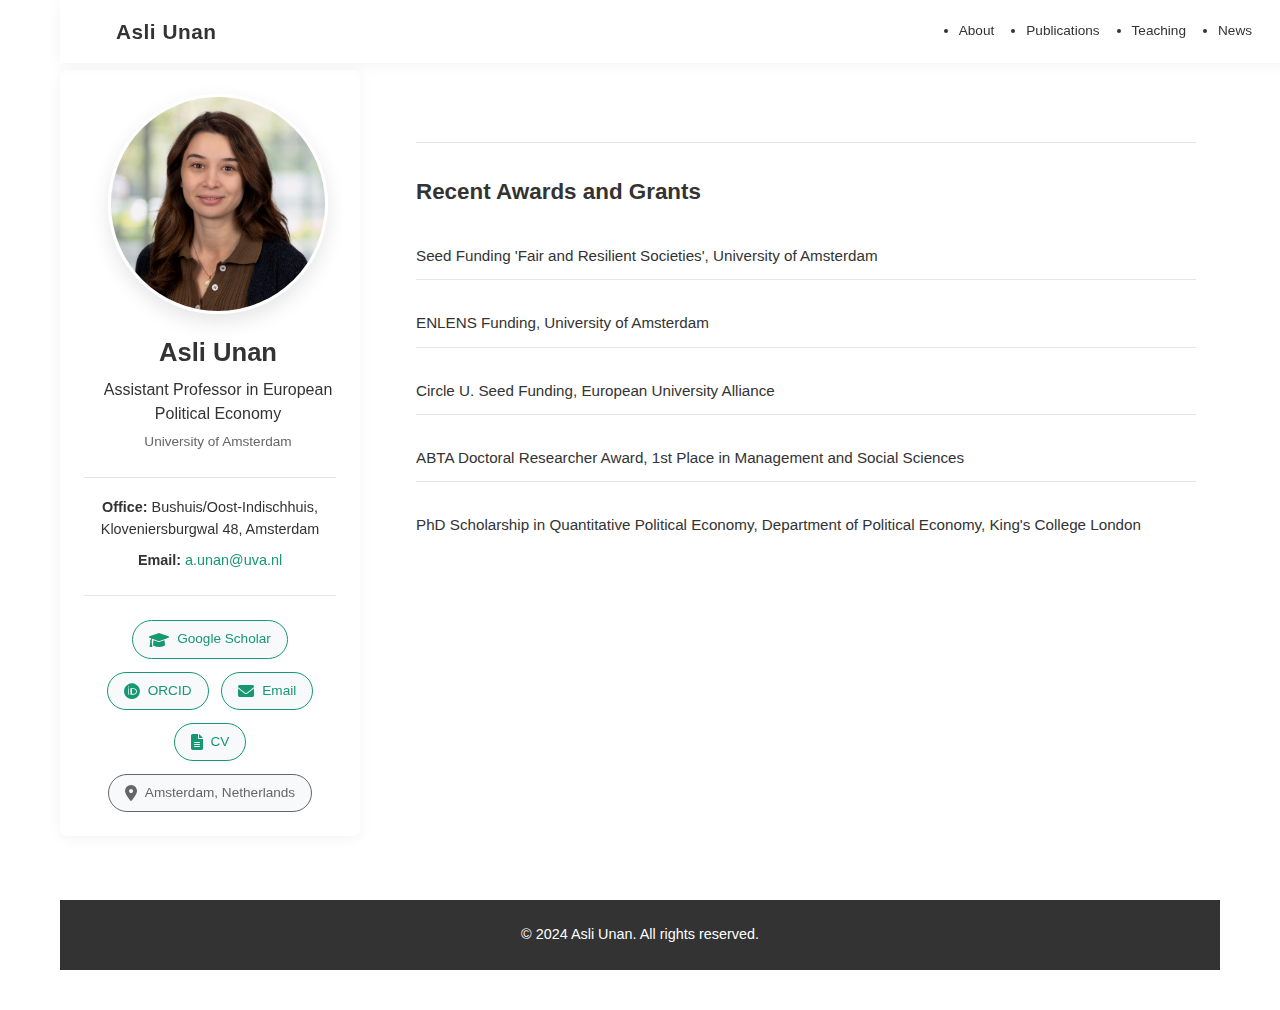
==== news.html @ 26db5379 "Remove Contact link from navigation menu" ====
<!DOCTYPE html>
<html lang="en">
<head>
    <meta charset="UTF-8">
    <meta name="viewport" content="width=device-width, initial-scale=1.0">
    <title>News - Asli Unan</title>
    <link rel="stylesheet" href="styles.css">
    <link rel="stylesheet" href="https://cdnjs.cloudflare.com/ajax/libs/font-awesome/6.0.0/css/all.min.css">
</head>
<body>
    <header>
        <nav>
            <div class="logo">Asli Unan</div>
            <ul class="nav-links">
                <li><a href="index.html#about">About</a></li>
                <li><a href="index.html#publications">Publications</a></li>
                <li><a href="teaching.html">Teaching</a></li>
                <li><a href="news.html">News</a></li>
            </ul>
        </nav>
    </header>

    <main>
        <div class="two-column-layout">
            <!-- Left Column -->
            <div class="left-column">
                <section id="about" class="profile-section">
                    <div class="profile-container">
                        <img src="https://asliunan.github.io/assets/images/Asli_Unan_profile.jpg" alt="Asli Unan" class="profile-image">
                        <div class="profile-text">
                            <h1>Asli Unan</h1>
                            <h2>Assistant Professor in European Political Economy</h2>
                            <p class="institution">University of Amsterdam</p>
                        </div>
                    </div>
                    <div class="contact-info">
                        <p><strong>Office:</strong> Bushuis/Oost-Indischhuis, Kloveniersburgwal 48, Amsterdam</p>
                        <p><strong>Email:</strong> <a href="mailto:a.unan@uva.nl">a.unan@uva.nl</a></p>
                    </div>
                    <div class="social-buttons">
                        <a href="https://scholar.google.com/citations?user=ZqIFueYAAAAJ&hl=tr" class="social-button" target="_blank">
                            <i class="fas fa-graduation-cap"></i> Google Scholar
                        </a>
                        <a href="https://orcid.org/0000-0002-6542-5443" class="social-button" target="_blank">
                            <i class="fab fa-orcid"></i> ORCID
                        </a>
                        <a href="mailto:a.unan@uva.nl" class="social-button">
                            <i class="fas fa-envelope"></i> Email
                        </a>
                        <a href="https://www.dropbox.com/scl/fi/r6gkpiiflq23fo0okjk2l/Asli_CV_2025.pdf?rlkey=5v7aaagkw77pxnnmwudhy4dg0&dl=0" class="social-button" target="_blank">
                            <i class="fas fa-file-alt"></i> CV
                        </a>
                        <a class="social-button location">
                            <i class="fas fa-map-marker-alt"></i> Amsterdam, Netherlands
                        </a>
                    </div>
                </section>
            </div>

            <!-- Right Column -->
            <div class="right-column">
                <section id="news" class="news">
                    <h2>Recent Awards and Grants</h2>
                    <div class="awards-list">
                        <div class="award-item">
                            <p>Seed Funding 'Fair and Resilient Societies', University of Amsterdam</p>
                        </div>
                        <div class="award-item">
                            <p>ENLENS Funding, University of Amsterdam</p>
                        </div>
                        <div class="award-item">
                            <p>Circle U. Seed Funding, European University Alliance</p>
                        </div>
                        <div class="award-item">
                            <p>ABTA Doctoral Researcher Award, 1st Place in Management and Social Sciences</p>
                        </div>
                        <div class="award-item">
                            <p>PhD Scholarship in Quantitative Political Economy, Department of Political Economy, King's College London</p>
                        </div>
                    </div>
                </section>
            </div>
        </div>
    </main>

    <footer>
        <p>&copy; 2024 Asli Unan. All rights reserved.</p>
    </footer>

    <script src="script.js"></script>
</body>
</html>
---- styles.css ----
/* Reset and base styles */
* {
    margin: 0;
    padding: 0;
    box-sizing: border-box;
}

body {
    font-family: Arial, sans-serif;
    margin: 40px auto;
    max-width: 1200px;
    line-height: 1.5;
    padding: 0 20px;
    color: #333;
    font-size: 0.85rem;
}

h1 {
    color: #333;
}

/* Navigation */
header {
    background-color: rgba(255, 255, 255, 0.95);
    backdrop-filter: blur(5px);
    box-shadow: 0 2px 15px rgba(0,0,0,0.05);
    position: fixed;
    width: 100%;
    top: 0;
    z-index: 1000;
}

nav {
    max-width: 1200px;
    margin: 0 auto;
    padding: 1rem;
    display: flex;
    justify-content: space-between;
    align-items: center;
}

.logo {
    font-size: 1.3rem;
    font-weight: 600;
    color: #333;
    letter-spacing: 0.5px;
}

.nav-links {
    display: flex;
    gap: 2rem;
    margin-left: auto;
    padding-right: 2rem;
}

.nav-links a {
    color: #333;
    text-decoration: none;
    font-weight: 500;
    transition: color 0.3s ease;
}

.nav-links a:hover {
    color: #169873;
}

/* Main content */
main {
    margin-top: 70px;
}

/* Two-column layout */
.two-column-layout {
    display: grid;
    grid-template-columns: 300px 1fr;
    gap: 2rem;
    margin-top: 1.5rem;
}

/* Left column */
.left-column {
    position: sticky;
    top: 90px;
    height: fit-content;
}

.profile-section {
    background-color: #fff;
    padding: 1.5rem;
    border-radius: 8px;
    box-shadow: 0 2px 15px rgba(0,0,0,0.05);
}

.profile-container {
    display: flex;
    flex-direction: column;
    align-items: center;
    justify-content: center;
    margin-bottom: 1.5rem;
    text-align: center;
    padding-left: 1rem;
}

.profile-image {
    width: 220px;
    height: 220px;
    border-radius: 50%;
    object-fit: cover;
    border: 3px solid #fff;
    box-shadow: 0 8px 20px rgba(0,0,0,0.1);
    margin-bottom: 1.2rem;
    display: block;
    margin-left: auto;
    margin-right: auto;
    object-position: 10% center;
}

.profile-text h1 {
    font-size: 1.6rem;
    margin-bottom: 0.4rem;
    color: #333;
}

.profile-text h2 {
    font-size: 1rem;
    color: #333;
    margin-bottom: 0.4rem;
    font-weight: 500;
}

.profile-text .institution {
    font-size: 0.85rem;
    color: #666;
}

.bio-section {
    background-color: #fff;
    padding: 1.5rem;
    border-radius: 8px;
    box-shadow: 0 2px 15px rgba(0,0,0,0.05);
    margin-bottom: 1.5rem;
}

.bio-content {
    margin-bottom: 1.5rem;
}

.bio-content p {
    margin-bottom: 0.8rem;
    font-size: 0.9rem;
    line-height: 1.5;
}

.bio-content a {
    color: #169873;
    text-decoration: none;
}

.bio-content a:hover {
    text-decoration: underline;
}

.contact-info {
    margin-bottom: 1.5rem;
    padding-top: 1.2rem;
    border-top: 1px solid rgba(0,0,0,0.1);
    text-align: center;
}

.contact-info p {
    margin-bottom: 0.6rem;
    font-size: 0.9rem;
}

.contact-info a {
    color: #169873;
    text-decoration: none;
}

.contact-info a:hover {
    text-decoration: underline;
}

.cv-link {
    display: inline-block;
    padding: 0.7rem 1.8rem;
    background-color: #f8f9fa;
    color: #169873;
    text-decoration: none;
    border-radius: 25px;
    transition: all 0.3s ease;
    font-size: 0.95rem;
    font-weight: 500;
    border: 1px solid #169873;
    margin-top: 1rem;
}

.cv-link:hover {
    background-color: #169873;
    color: white;
    transform: translateY(-2px);
}

.external-links {
    margin-top: 1.5rem;
    padding-top: 1.5rem;
    border-top: 1px solid rgba(0,0,0,0.1);
    text-align: center;
}

.scholar-link {
    display: inline-block;
    padding: 0.7rem 1.8rem;
    background-color: #f8f9fa;
    color: #169873;
    text-decoration: none;
    border-radius: 25px;
    transition: all 0.3s ease;
    font-size: 0.95rem;
    font-weight: 500;
    border: 1px solid #169873;
}

.scholar-link:hover {
    background-color: #169873;
    color: white;
    transform: translateY(-2px);
}

/* Right column */
.right-column {
    padding: 1.5rem;
}

.publications {
    padding: 0;
    background-color: transparent;
    box-shadow: none;
}

.publications h2 {
    font-size: 1.4rem;
    color: #333;
    margin-bottom: 1.5rem;
    font-weight: 700;
}

.publications-list {
    display: flex;
    flex-direction: column;
    gap: 1rem;
}

.publication-item {
    display: flex;
    gap: 1rem;
    padding: 0.5rem 0;
    border-bottom: 1px solid rgba(0,0,0,0.1);
}

.publication-item:last-child {
    border-bottom: none;
}

.publication-item .number {
    font-weight: 600;
    color: #169873;
    min-width: 2rem;
}

.publication-item p {
    margin: 0;
    line-height: 1.5;
}

.publication-item a {
    color: #169873;
    text-decoration: none;
}

.publication-item a:hover {
    text-decoration: underline;
}

.publication-item em {
    color: #666;
    font-style: italic;
}

.working-papers {
    margin-top: 3rem;
    padding-top: 2rem;
    border-top: 1px solid rgba(0,0,0,0.1);
}

.working-papers h3 {
    font-size: 1.4rem;
    color: #333;
    margin-bottom: 1.5rem;
    font-weight: 700;
    margin-top: 0;
}

.working-papers p {
    margin-bottom: 1rem;
    line-height: 1.5;
}

.working-papers a {
    color: #169873;
    text-decoration: none;
}

.working-papers a:hover {
    text-decoration: underline;
}

.working-papers .purple-link {
    color: #800080;
}

.working-papers .purple-link:hover {
    color: #800080;
    text-decoration: underline;
}

.working-papers em {
    color: #666;
    font-style: italic;
}

/* Footer */
footer {
    background-color: #333;
    color: #fff;
    text-align: center;
    padding: 1.5rem;
    margin-top: 4rem;
    font-size: 0.9rem;
}

/* Responsive design */
@media (max-width: 1024px) {
    .two-column-layout {
        grid-template-columns: 1fr;
        gap: 2rem;
    }

    .left-column {
        position: static;
    }

    .profile-container {
        display: flex;
        align-items: center;
        gap: 2rem;
        text-align: left;
    }

    .profile-image {
        width: 200px;
        height: 200px;
    }
}

@media (max-width: 768px) {
    .nav-links {
        display: none;
    }
    
    .profile-container {
        flex-direction: column;
        text-align: center;
        gap: 1.5rem;
    }

    .profile-image {
        width: 180px;
        height: 180px;
    }

    .publication-item {
        flex-direction: column;
        padding: 1rem;
    }

    .publication-item .number {
        margin-bottom: 0.5rem;
    }
}

.purple-link {
    color: #800080;
    text-decoration: none;
}

.purple-link:hover {
    text-decoration: underline;
}

.news {
    margin-top: 3rem;
    padding-top: 2rem;
    border-top: 1px solid rgba(0,0,0,0.1);
}

.news h2 {
    font-size: 1.4rem;
    color: #333;
    margin-bottom: 1.5rem;
    font-weight: 700;
}

.awards-list {
    display: flex;
    flex-direction: column;
    gap: 1.2rem;
}

.award-item {
    padding: 0.8rem 0;
    border-bottom: 1px solid rgba(0,0,0,0.1);
    line-height: 1.4;
}

.award-item:last-child {
    border-bottom: none;
}

.award-item p {
    margin: 0;
    font-size: 0.95rem;
    display: block;
}

/* Teaching section */
.teaching {
    margin-top: 3rem;
    padding-top: 2rem;
    border-top: 1px solid rgba(0,0,0,0.1);
}

.teaching h2 {
    font-size: 1.4rem;
    color: #333;
    margin-bottom: 1.5rem;
    font-weight: 700;
}

.teaching h3 {
    font-size: 1.2rem;
    color: #333;
    margin: 2rem 0 1rem;
    font-weight: 600;
}

.teaching-list {
    display: flex;
    flex-direction: column;
    gap: 1rem;
}

.teaching-item {
    padding: 0.5rem 0;
    border-bottom: 1px solid rgba(0,0,0,0.1);
}

.teaching-item:last-child {
    border-bottom: none;
}

.teaching-item p {
    margin: 0;
    line-height: 1.5;
    font-size: 0.95rem;
}

.social-buttons {
    display: flex;
    flex-wrap: wrap;
    gap: 0.8rem;
    justify-content: center;
    margin-top: 1.5rem;
    padding-top: 1.5rem;
    border-top: 1px solid rgba(0,0,0,0.1);
}

.social-button {
    display: inline-flex;
    align-items: center;
    gap: 0.5rem;
    padding: 0.5rem 1rem;
    background-color: #f8f9fa;
    color: #169873;
    text-decoration: none;
    border-radius: 20px;
    transition: all 0.3s ease;
    font-size: 0.85rem;
    font-weight: 500;
    border: 1px solid #169873;
}

.social-button:hover {
    background-color: #169873;
    color: white;
    transform: translateY(-2px);
}

.social-button i {
    font-size: 1rem;
}

.social-button.location {
    color: #666;
    border-color: #666;
}

.social-button.location:hover {
    background-color: #666;
    color: white;
}
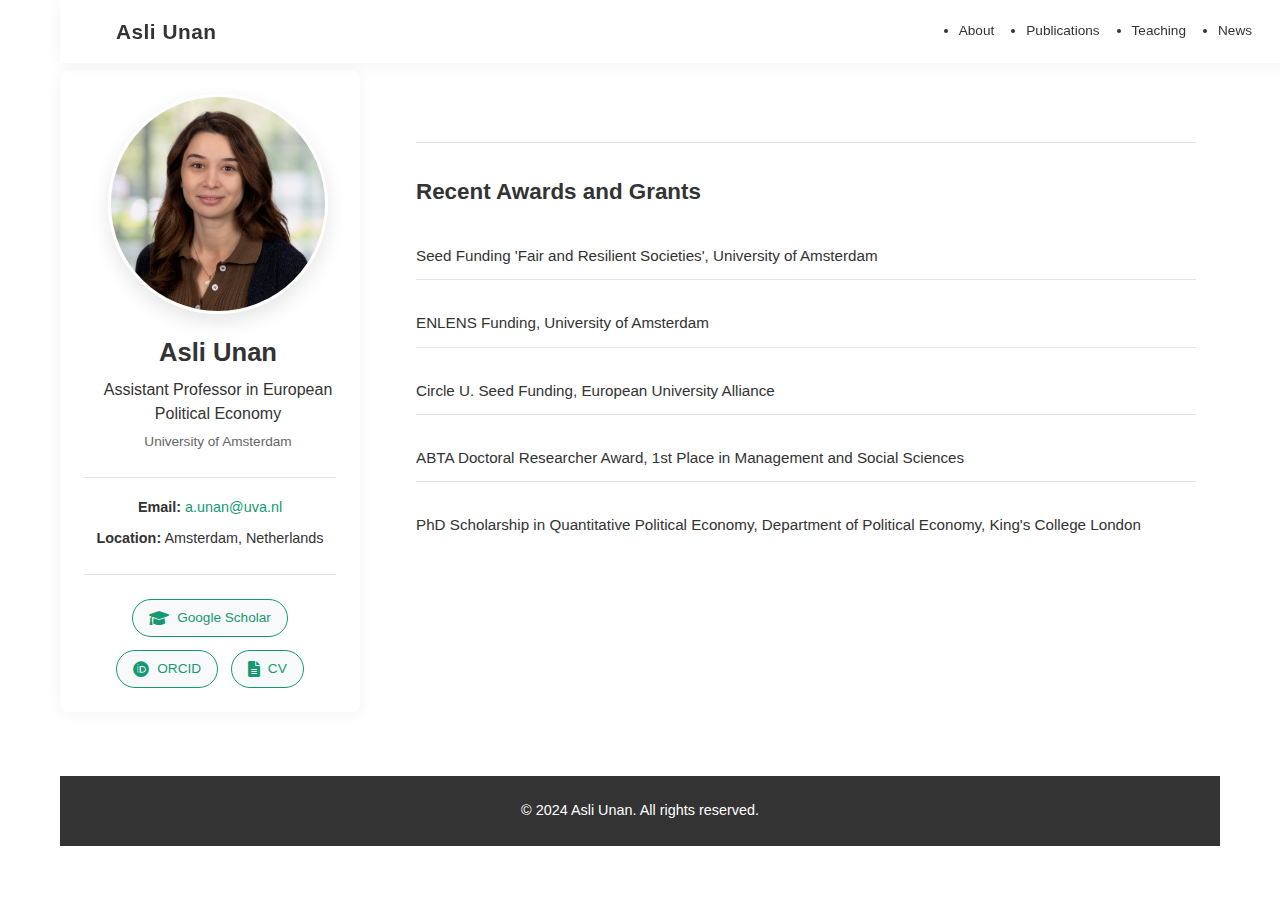
==== commit 64321081: "Update contact info and social buttons: remove office, add location to contact info, remove email an" ====
--- a/news.html
+++ b/news.html
@@ -34,8 +34,8 @@
                         </div>
                     </div>
                     <div class="contact-info">
-                        <p><strong>Office:</strong> Bushuis/Oost-Indischhuis, Kloveniersburgwal 48, Amsterdam</p>
                         <p><strong>Email:</strong> <a href="mailto:a.unan@uva.nl">a.unan@uva.nl</a></p>
+                        <p><strong>Location:</strong> Amsterdam, Netherlands</p>
                     </div>
                     <div class="social-buttons">
                         <a href="https://scholar.google.com/citations?user=ZqIFueYAAAAJ&hl=tr" class="social-button" target="_blank">
@@ -44,14 +44,8 @@
                         <a href="https://orcid.org/0000-0002-6542-5443" class="social-button" target="_blank">
                             <i class="fab fa-orcid"></i> ORCID
                         </a>
-                        <a href="mailto:a.unan@uva.nl" class="social-button">
-                            <i class="fas fa-envelope"></i> Email
-                        </a>
                         <a href="https://www.dropbox.com/scl/fi/r6gkpiiflq23fo0okjk2l/Asli_CV_2025.pdf?rlkey=5v7aaagkw77pxnnmwudhy4dg0&dl=0" class="social-button" target="_blank">
                             <i class="fas fa-file-alt"></i> CV
-                        </a>
-                        <a class="social-button location">
-                            <i class="fas fa-map-marker-alt"></i> Amsterdam, Netherlands
                         </a>
                     </div>
                 </section>
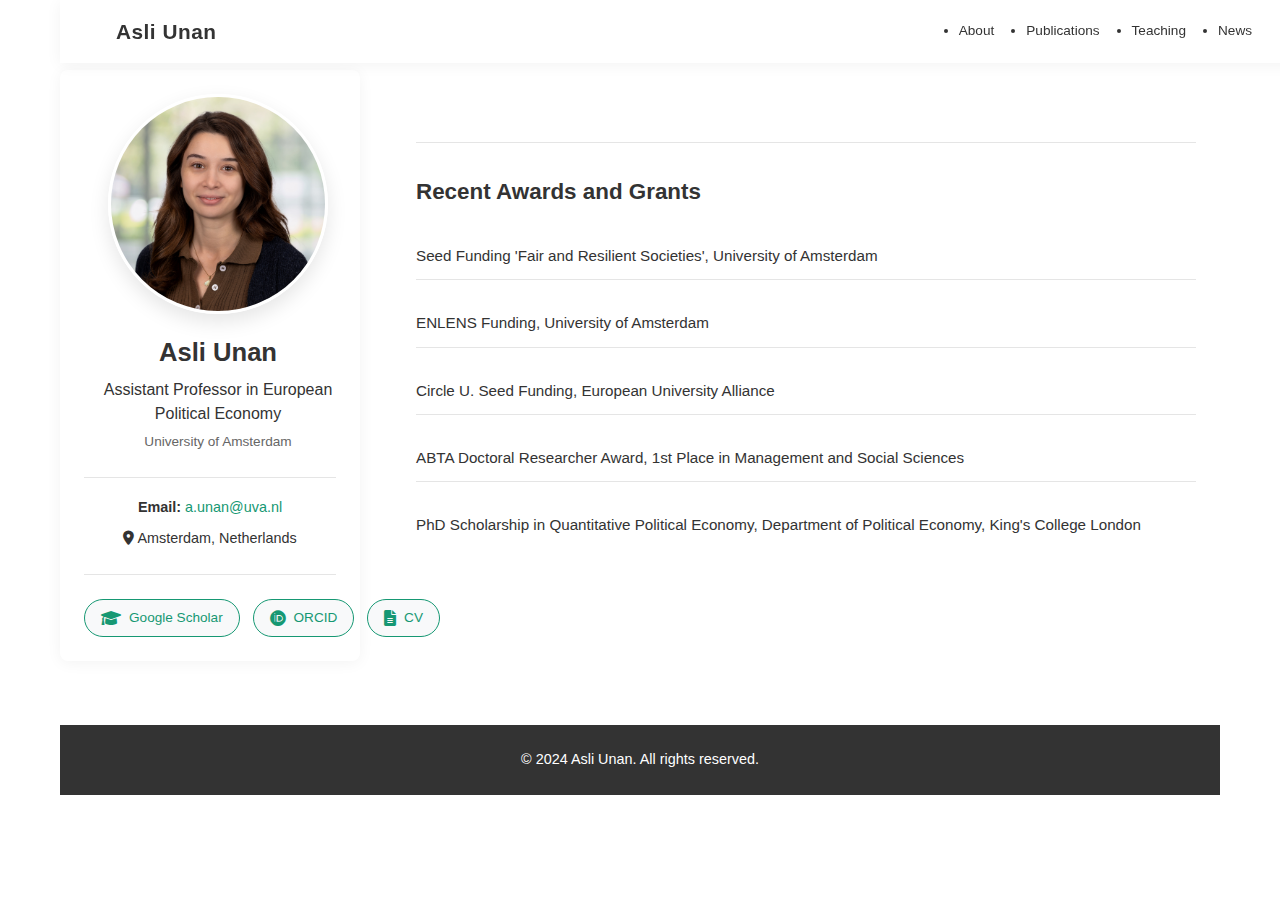
==== commit 245908a7: "Update location display to show only icon and text" ====
--- a/news.html
+++ b/news.html
@@ -35,7 +35,7 @@
                     </div>
                     <div class="contact-info">
                         <p><strong>Email:</strong> <a href="mailto:a.unan@uva.nl">a.unan@uva.nl</a></p>
-                        <p><strong>Location:</strong> Amsterdam, Netherlands</p>
+                        <p><i class="fas fa-map-marker-alt"></i> Amsterdam, Netherlands</p>
                     </div>
                     <div class="social-buttons">
                         <a href="https://scholar.google.com/citations?user=ZqIFueYAAAAJ&hl=tr" class="social-button" target="_blank">
--- a/styles.css
+++ b/styles.css
@@ -477,12 +477,13 @@
 
 .social-buttons {
     display: flex;
-    flex-wrap: wrap;
+    flex-direction: row;
     gap: 0.8rem;
-    justify-content: center;
+    justify-content: flex-start;
     margin-top: 1.5rem;
     padding-top: 1.5rem;
     border-top: 1px solid rgba(0,0,0,0.1);
+    flex-wrap: nowrap;
 }
 
 .social-button {
@@ -498,6 +499,7 @@
     font-size: 0.85rem;
     font-weight: 500;
     border: 1px solid #169873;
+    white-space: nowrap;
 }
 
 .social-button:hover {
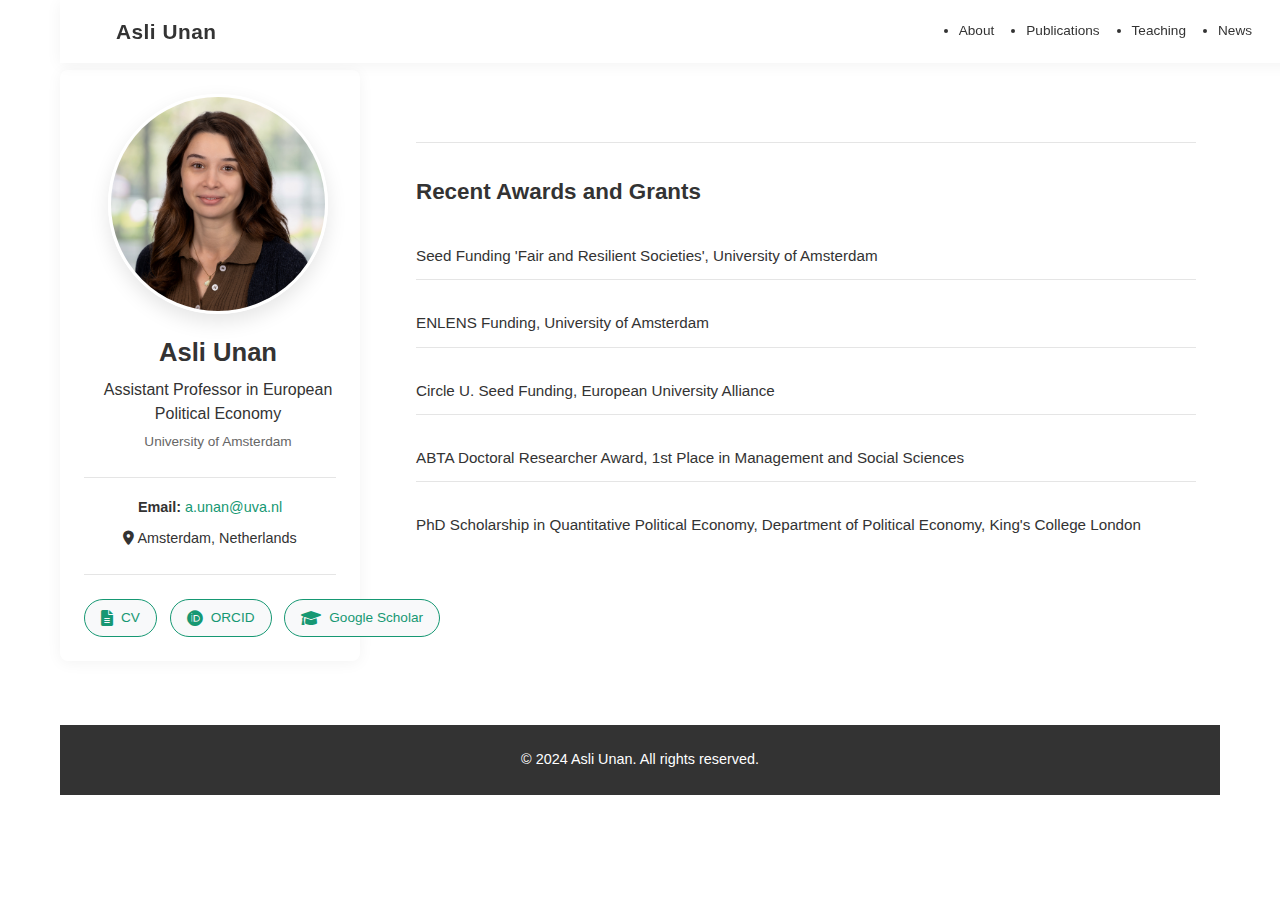
==== commit 0d2411c5: "Reorder social buttons: CV first, then ORCID, then Google Scholar" ====
--- a/news.html
+++ b/news.html
@@ -38,14 +38,14 @@
                         <p><i class="fas fa-map-marker-alt"></i> Amsterdam, Netherlands</p>
                     </div>
                     <div class="social-buttons">
-                        <a href="https://scholar.google.com/citations?user=ZqIFueYAAAAJ&hl=tr" class="social-button" target="_blank">
-                            <i class="fas fa-graduation-cap"></i> Google Scholar
+                        <a href="https://www.dropbox.com/scl/fi/r6gkpiiflq23fo0okjk2l/Asli_CV_2025.pdf?rlkey=5v7aaagkw77pxnnmwudhy4dg0&dl=0" class="social-button" target="_blank">
+                            <i class="fas fa-file-alt"></i> CV
                         </a>
                         <a href="https://orcid.org/0000-0002-6542-5443" class="social-button" target="_blank">
                             <i class="fab fa-orcid"></i> ORCID
                         </a>
-                        <a href="https://www.dropbox.com/scl/fi/r6gkpiiflq23fo0okjk2l/Asli_CV_2025.pdf?rlkey=5v7aaagkw77pxnnmwudhy4dg0&dl=0" class="social-button" target="_blank">
-                            <i class="fas fa-file-alt"></i> CV
+                        <a href="https://scholar.google.com/citations?user=ZqIFueYAAAAJ&hl=tr" class="social-button" target="_blank">
+                            <i class="fas fa-graduation-cap"></i> Google Scholar
                         </a>
                     </div>
                 </section>
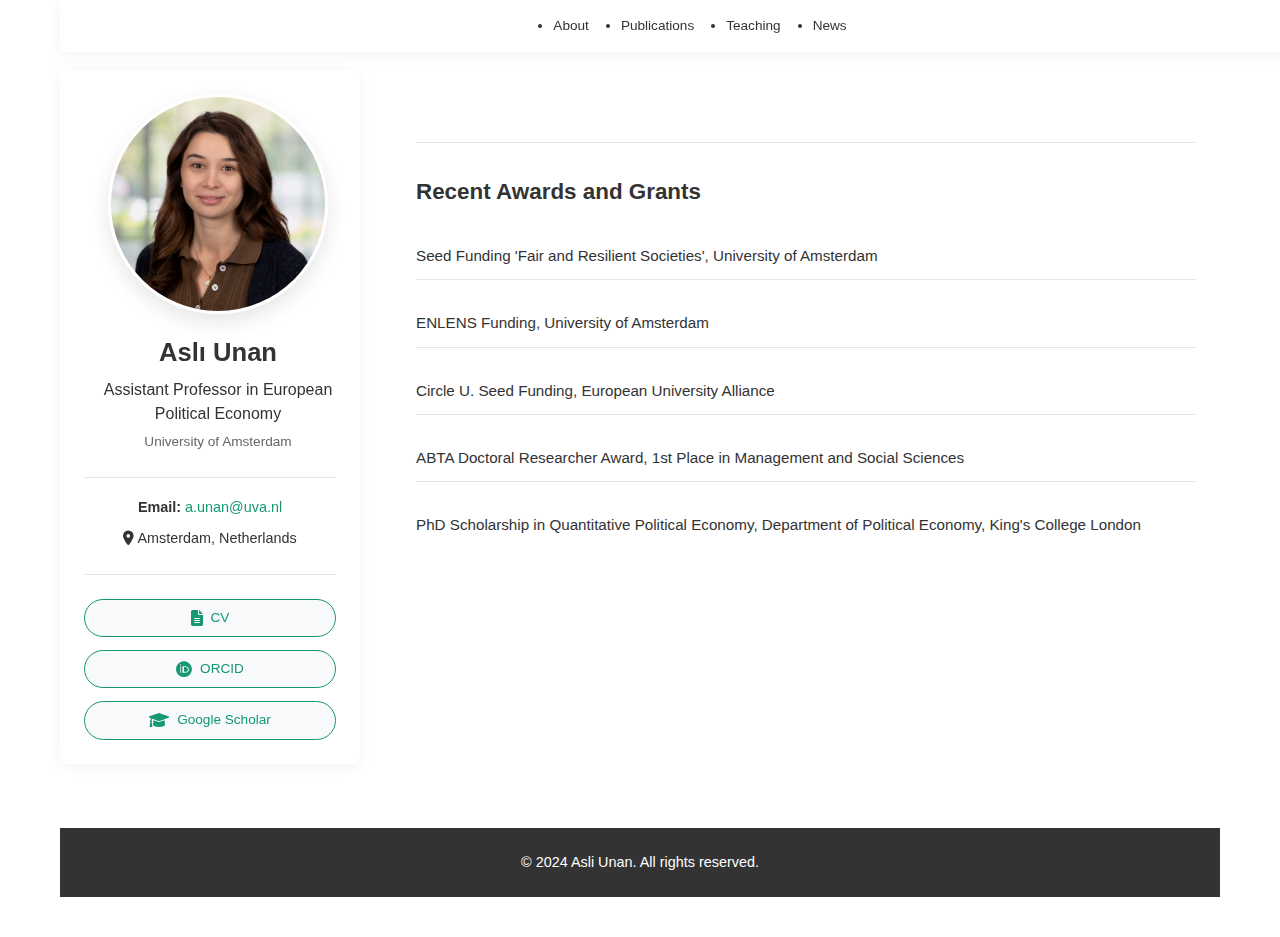
==== commit 578863fc: "Update name to use Turkish 'ı' and ensure it only appears in profile section" ====
--- a/news.html
+++ b/news.html
@@ -3,14 +3,13 @@
 <head>
     <meta charset="UTF-8">
     <meta name="viewport" content="width=device-width, initial-scale=1.0">
-    <title>News - Asli Unan</title>
+    <title>News - Aslı Unan</title>
     <link rel="stylesheet" href="styles.css">
     <link rel="stylesheet" href="https://cdnjs.cloudflare.com/ajax/libs/font-awesome/6.0.0/css/all.min.css">
 </head>
 <body>
     <header>
         <nav>
-            <div class="logo">Asli Unan</div>
             <ul class="nav-links">
                 <li><a href="index.html#about">About</a></li>
                 <li><a href="index.html#publications">Publications</a></li>
@@ -26,9 +25,9 @@
             <div class="left-column">
                 <section id="about" class="profile-section">
                     <div class="profile-container">
-                        <img src="https://asliunan.github.io/assets/images/Asli_Unan_profile.jpg" alt="Asli Unan" class="profile-image">
+                        <img src="https://asliunan.github.io/assets/images/Asli_Unan_profile.jpg" alt="Aslı Unan" class="profile-image">
                         <div class="profile-text">
-                            <h1>Asli Unan</h1>
+                            <h1>Aslı Unan</h1>
                             <h2>Assistant Professor in European Political Economy</h2>
                             <p class="institution">University of Amsterdam</p>
                         </div>
--- a/styles.css
+++ b/styles.css
@@ -35,7 +35,7 @@
     margin: 0 auto;
     padding: 1rem;
     display: flex;
-    justify-content: space-between;
+    justify-content: center;
     align-items: center;
 }
 
@@ -49,8 +49,7 @@
 .nav-links {
     display: flex;
     gap: 2rem;
-    margin-left: auto;
-    padding-right: 2rem;
+    padding-right: 0;
 }
 
 .nav-links a {
@@ -293,35 +292,53 @@
     border-top: 1px solid rgba(0,0,0,0.1);
 }
 
-.working-papers h3 {
+.working-papers h2 {
     font-size: 1.4rem;
     color: #333;
     margin-bottom: 1.5rem;
     font-weight: 700;
-    margin-top: 0;
+}
+
+.working-papers .publication-item {
+    display: flex;
+    align-items: flex-start;
+    gap: 1rem;
+    padding: 0.8rem 0;
+    border-bottom: 1px solid rgba(0,0,0,0.1);
+}
+
+.working-papers .publication-item:last-child {
+    border-bottom: none;
+}
+
+.working-papers .number {
+    color: #169873;
+    font-weight: 600;
+    min-width: 2rem;
 }
 
 .working-papers p {
-    margin-bottom: 1rem;
+    margin: 0;
     line-height: 1.5;
+    font-size: 0.85rem;
 }
 
 .working-papers a {
     color: #169873;
     text-decoration: none;
+    transition: color 0.3s ease;
 }
 
 .working-papers a:hover {
-    text-decoration: underline;
+    color: #0d6b4f;
 }
 
 .working-papers .purple-link {
-    color: #800080;
+    color: #6f42c1;
 }
 
 .working-papers .purple-link:hover {
-    color: #800080;
-    text-decoration: underline;
+    color: #5a32a3;
 }
 
 .working-papers em {
@@ -477,13 +494,13 @@
 
 .social-buttons {
     display: flex;
-    flex-direction: row;
+    flex-direction: column;
     gap: 0.8rem;
     justify-content: flex-start;
     margin-top: 1.5rem;
     padding-top: 1.5rem;
     border-top: 1px solid rgba(0,0,0,0.1);
-    flex-wrap: nowrap;
+    width: 100%;
 }
 
 .social-button {
@@ -499,7 +516,8 @@
     font-size: 0.85rem;
     font-weight: 500;
     border: 1px solid #169873;
-    white-space: nowrap;
+    width: 100%;
+    justify-content: center;
 }
 
 .social-button:hover {
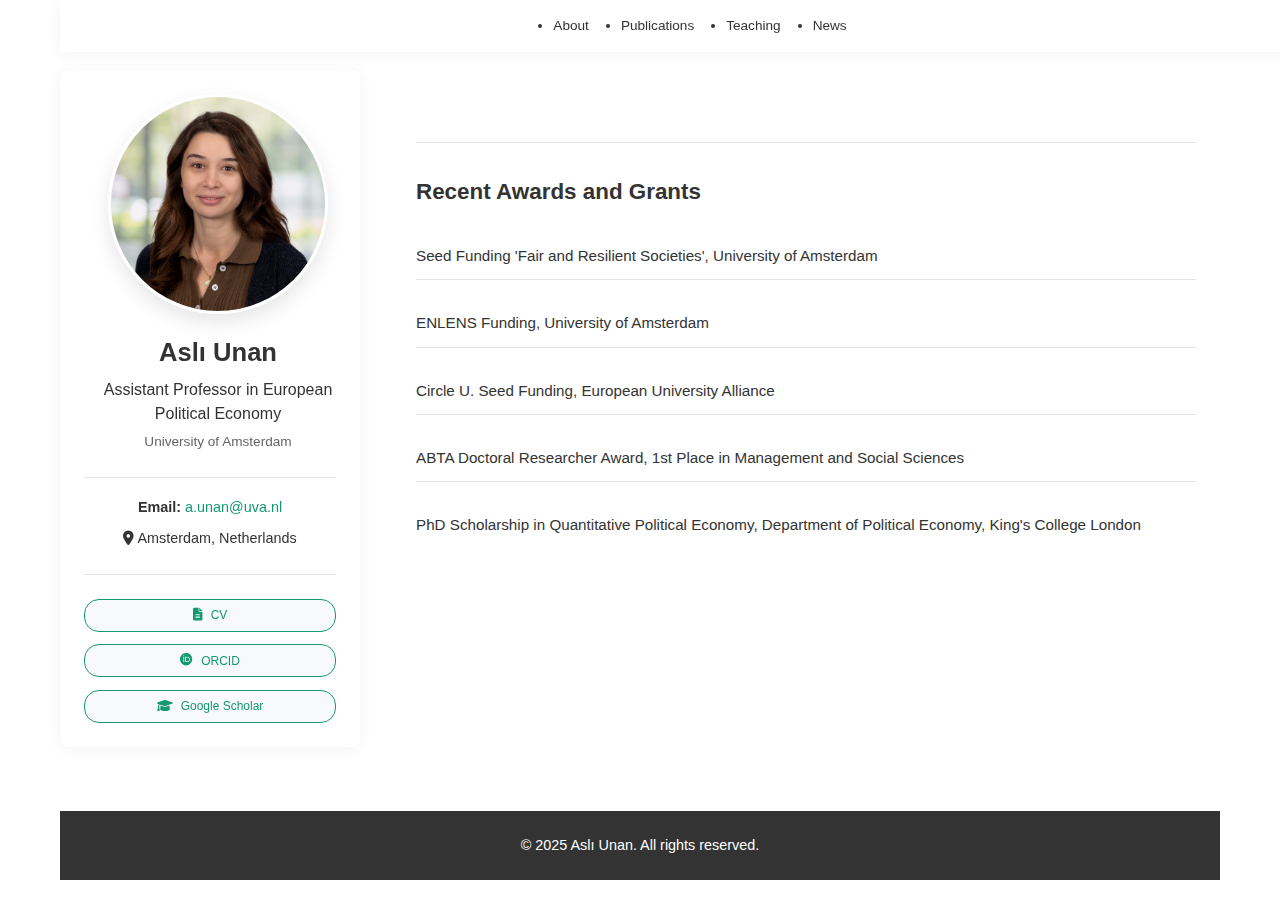
==== commit ef9b0e22: "Update copyright year to 2025" ====
--- a/news.html
+++ b/news.html
@@ -77,7 +77,7 @@
     </main>
 
     <footer>
-        <p>&copy; 2024 Asli Unan. All rights reserved.</p>
+        <p>&copy; 2025 Aslı Unan. All rights reserved.</p>
     </footer>
 
     <script src="script.js"></script>
--- a/styles.css
+++ b/styles.css
@@ -317,31 +317,31 @@
     min-width: 2rem;
 }
 
-.working-papers p {
+.working-papers .publication-item p {
     margin: 0;
     line-height: 1.5;
     font-size: 0.85rem;
 }
 
-.working-papers a {
+.working-papers .publication-item a {
     color: #169873;
     text-decoration: none;
     transition: color 0.3s ease;
 }
 
-.working-papers a:hover {
+.working-papers .publication-item a:hover {
     color: #0d6b4f;
 }
 
-.working-papers .purple-link {
+.working-papers .publication-item .purple-link {
     color: #6f42c1;
 }
 
-.working-papers .purple-link:hover {
+.working-papers .publication-item .purple-link:hover {
     color: #5a32a3;
 }
 
-.working-papers em {
+.working-papers .publication-item em {
     color: #666;
     font-style: italic;
 }
@@ -465,9 +465,9 @@
 }
 
 .teaching h3 {
+    color: #169873;
     font-size: 1.2rem;
-    color: #333;
-    margin: 2rem 0 1rem;
+    margin-bottom: 1rem;
     font-weight: 600;
 }
 
@@ -489,7 +489,7 @@
 .teaching-item p {
     margin: 0;
     line-height: 1.5;
-    font-size: 0.95rem;
+    font-size: 0.85rem;
 }
 
 .social-buttons {
@@ -507,13 +507,13 @@
     display: inline-flex;
     align-items: center;
     gap: 0.5rem;
-    padding: 0.5rem 1rem;
+    padding: 0.4rem 0.8rem;
     background-color: #f8f9fa;
     color: #169873;
     text-decoration: none;
-    border-radius: 20px;
+    border-radius: 15px;
     transition: all 0.3s ease;
-    font-size: 0.85rem;
+    font-size: 0.75rem;
     font-weight: 500;
     border: 1px solid #169873;
     width: 100%;
@@ -527,7 +527,7 @@
 }
 
 .social-button i {
-    font-size: 1rem;
+    font-size: 0.8rem;
 }
 
 .social-button.location {
@@ -538,4 +538,38 @@
 .social-button.location:hover {
     background-color: #666;
     color: white;
+}
+
+.teaching-section h3,
+.news-section h3 {
+    color: #169873;
+    font-size: 1.2rem;
+    margin-bottom: 1rem;
+    font-weight: 600;
+}
+
+.teaching-section .course-item,
+.news-section .news-item {
+    margin-bottom: 1.5rem;
+    padding-bottom: 1rem;
+    border-bottom: 1px solid rgba(0,0,0,0.1);
+}
+
+.teaching-section .course-item:last-child,
+.news-section .news-item:last-child {
+    border-bottom: none;
+}
+
+.teaching-section .course-item p,
+.news-section .news-item p {
+    margin: 0;
+    line-height: 1.5;
+    font-size: 0.85rem;
+}
+
+.teaching-section .course-item .year,
+.news-section .news-item .year {
+    color: #666;
+    font-style: italic;
+    font-size: 0.85rem;
 } 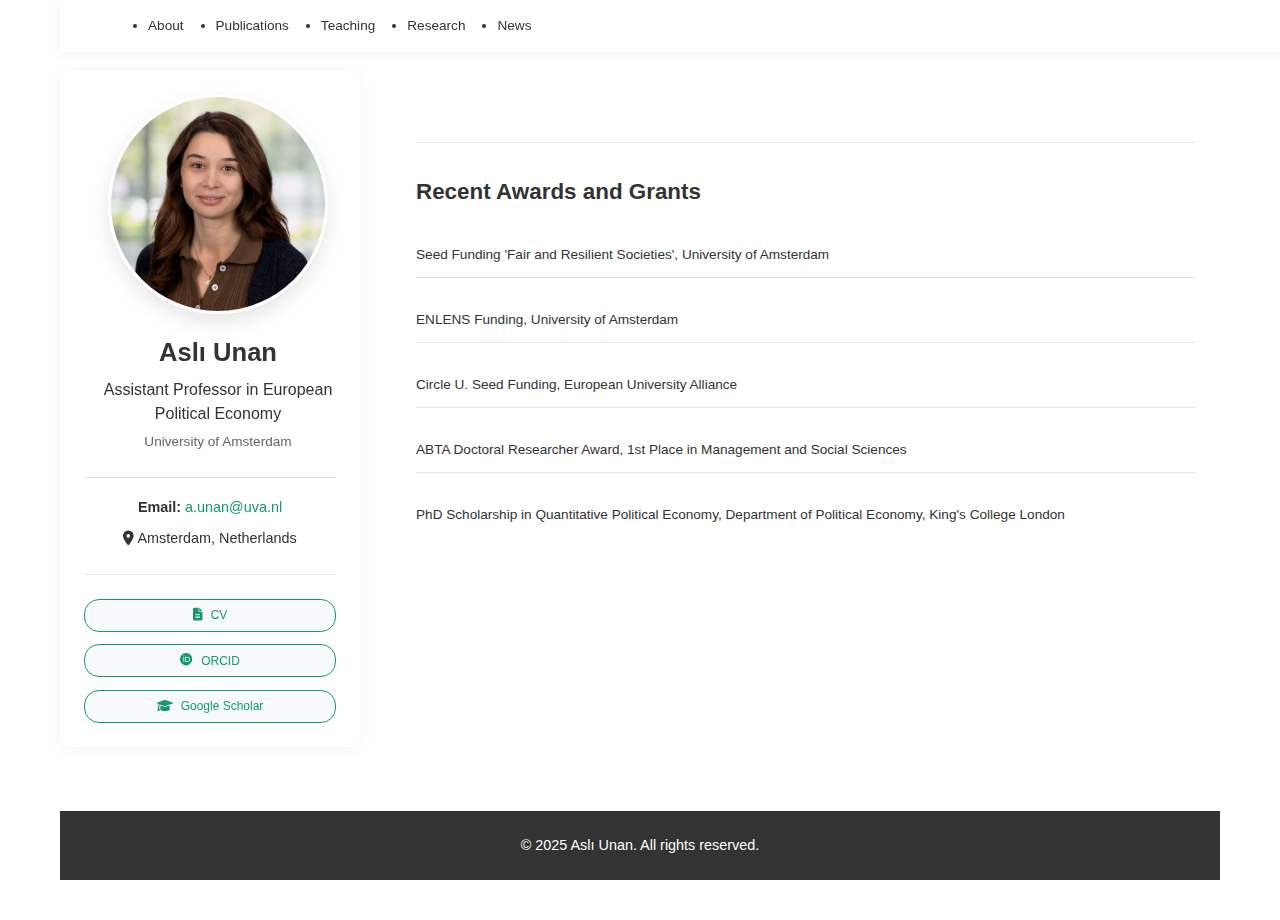
==== commit 1fac7b43: "tabs" ====
--- a/news.html
+++ b/news.html
@@ -14,6 +14,7 @@
                 <li><a href="index.html#about">About</a></li>
                 <li><a href="index.html#publications">Publications</a></li>
                 <li><a href="teaching.html">Teaching</a></li>
+                <li><a href="research.html">Research</a></li>
                 <li><a href="news.html">News</a></li>
             </ul>
         </nav>
--- a/styles.css
+++ b/styles.css
@@ -35,7 +35,7 @@
     margin: 0 auto;
     padding: 1rem;
     display: flex;
-    justify-content: center;
+    justify-content: flex-start;
     align-items: center;
 }
 
@@ -50,6 +50,7 @@
     display: flex;
     gap: 2rem;
     padding-right: 0;
+    margin-left: 2rem;
 }
 
 .nav-links a {
@@ -415,6 +416,7 @@
     text-decoration: underline;
 }
 
+/* News section */
 .news {
     margin-top: 3rem;
     padding-top: 2rem;
@@ -446,7 +448,7 @@
 
 .award-item p {
     margin: 0;
-    font-size: 0.95rem;
+    font-size: 0.85rem;
     display: block;
 }
 
@@ -467,6 +469,7 @@
 .teaching h3 {
     color: #169873;
     font-size: 1.2rem;
+    margin-top: 2rem;
     margin-bottom: 1rem;
     font-weight: 600;
 }
@@ -489,6 +492,42 @@
 .teaching-item p {
     margin: 0;
     line-height: 1.5;
+    font-size: 0.85rem;
+}
+
+/* Remove duplicate styles */
+.teaching-section h3,
+.news-section h3 {
+    color: #169873;
+    font-size: 1.2rem;
+    margin-top: 2rem;
+    margin-bottom: 1rem;
+    font-weight: 600;
+}
+
+.teaching-section .course-item,
+.news-section .news-item {
+    margin-bottom: 1.5rem;
+    padding-bottom: 1rem;
+    border-bottom: 1px solid rgba(0,0,0,0.1);
+}
+
+.teaching-section .course-item:last-child,
+.news-section .news-item:last-child {
+    border-bottom: none;
+}
+
+.teaching-section .course-item p,
+.news-section .news-item p {
+    margin: 0;
+    line-height: 1.5;
+    font-size: 0.85rem;
+}
+
+.teaching-section .course-item .year,
+.news-section .news-item .year {
+    color: #666;
+    font-style: italic;
     font-size: 0.85rem;
 }
 
@@ -538,38 +577,4 @@
 .social-button.location:hover {
     background-color: #666;
     color: white;
-}
-
-.teaching-section h3,
-.news-section h3 {
-    color: #169873;
-    font-size: 1.2rem;
-    margin-bottom: 1rem;
-    font-weight: 600;
-}
-
-.teaching-section .course-item,
-.news-section .news-item {
-    margin-bottom: 1.5rem;
-    padding-bottom: 1rem;
-    border-bottom: 1px solid rgba(0,0,0,0.1);
-}
-
-.teaching-section .course-item:last-child,
-.news-section .news-item:last-child {
-    border-bottom: none;
-}
-
-.teaching-section .course-item p,
-.news-section .news-item p {
-    margin: 0;
-    line-height: 1.5;
-    font-size: 0.85rem;
-}
-
-.teaching-section .course-item .year,
-.news-section .news-item .year {
-    color: #666;
-    font-style: italic;
-    font-size: 0.85rem;
 } 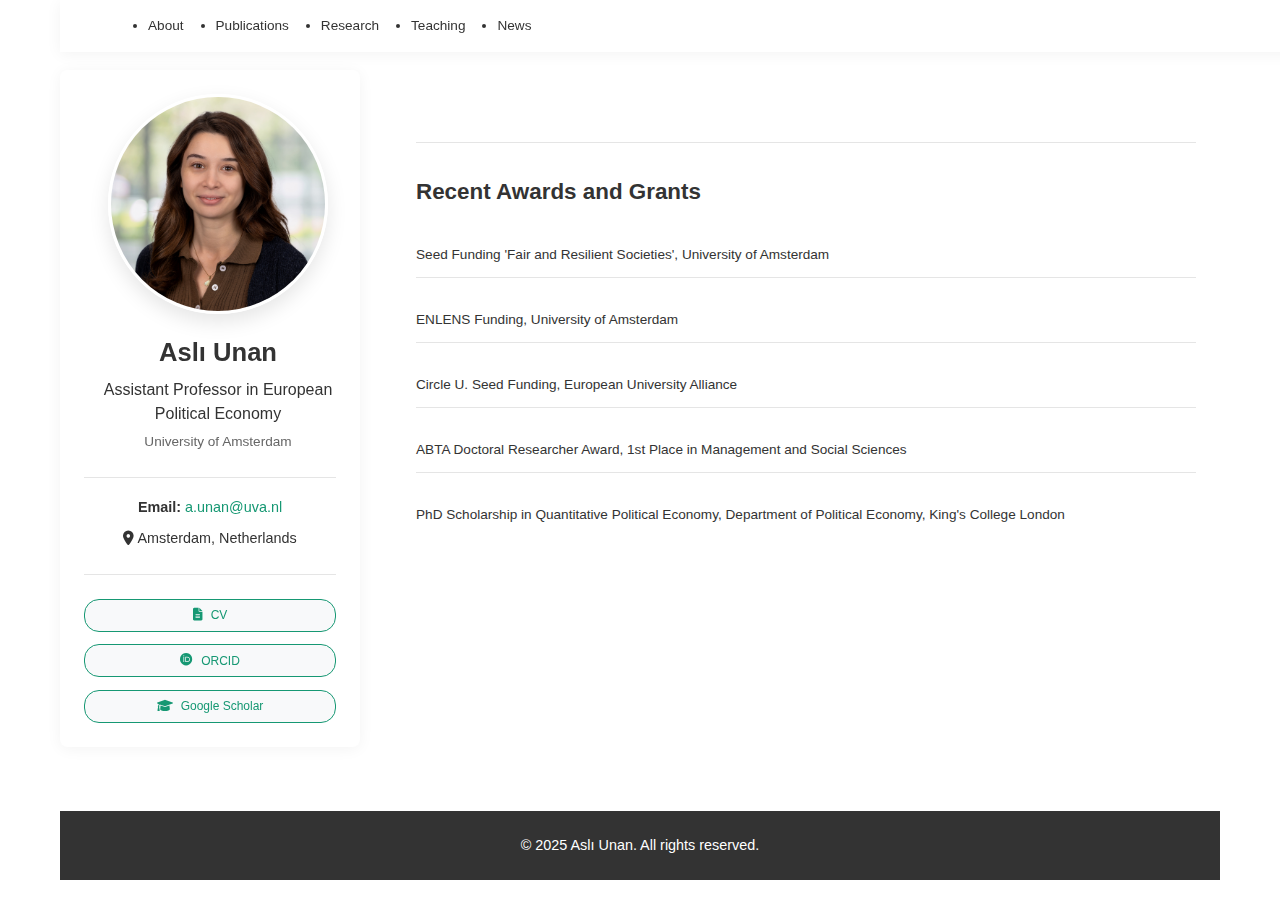
==== commit 1b447b97: "order" ====
--- a/news.html
+++ b/news.html
@@ -13,8 +13,8 @@
             <ul class="nav-links">
                 <li><a href="index.html#about">About</a></li>
                 <li><a href="index.html#publications">Publications</a></li>
+                <li><a href="research.html">Research</a></li>
                 <li><a href="teaching.html">Teaching</a></li>
-                <li><a href="research.html">Research</a></li>
                 <li><a href="news.html">News</a></li>
             </ul>
         </nav>
--- a/styles.css
+++ b/styles.css
@@ -577,4 +577,43 @@
 .social-button.location:hover {
     background-color: #666;
     color: white;
+}
+
+/* Add these styles to your existing styles.css file */
+
+.research {
+    margin-top: 3rem;
+    padding-top: 2rem;
+    border-top: 1px solid rgba(0,0,0,0.1);
+}
+
+.research h2 {
+    font-size: 1.4rem;
+    color: #333;
+    margin-bottom: 1.5rem;
+    font-weight: 700;
+}
+
+.research h3 {
+    color: #169873;
+    font-size: 1.2rem;
+    margin-top: 2rem;
+    margin-bottom: 1rem;
+    font-weight: 600;
+}
+
+.project {
+    padding: 0.5rem 0;
+    border-bottom: 1px solid rgba(0,0,0,0.1);
+    margin-bottom: 1.5rem;
+}
+
+.project:last-child {
+    border-bottom: none;
+}
+
+.project p {
+    margin: 0;
+    line-height: 1.5;
+    font-size: 0.85rem;
 } 